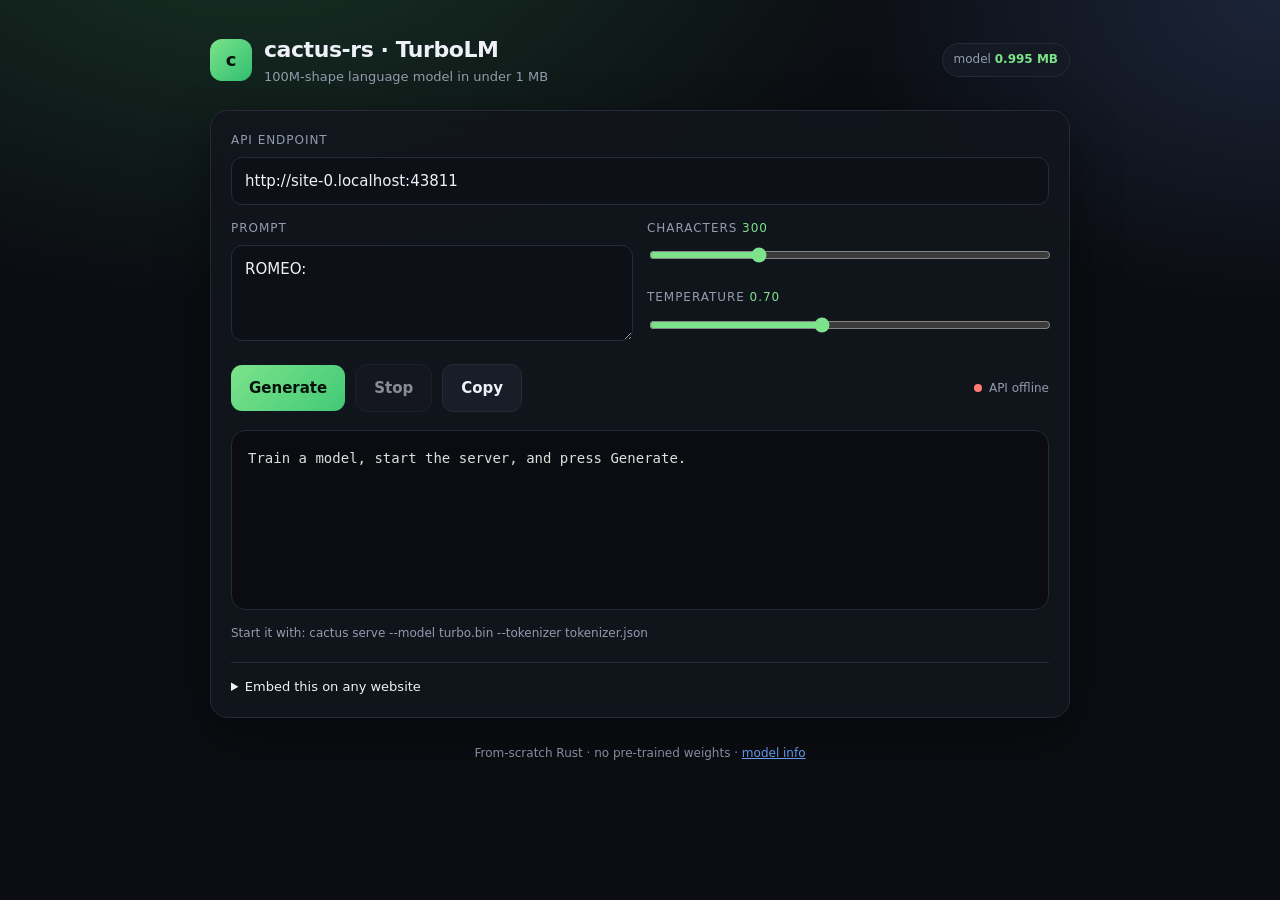
==== index.html @ 51a7c138 "cactus-rs: from-scratch TurboLM with web API and hosting" ====
<!doctype html>
<html lang="en">
<head>
<meta charset="utf-8">
<meta name="viewport" content="width=device-width, initial-scale=1">
<title>cactus-rs · TurboLM</title>
<style>
:root{--bg:#0b0d12;--panel:#12151d;--line:#252a36;--text:#eef1f7;--muted:#929caf;--accent:#7ce38b;--accent2:#6ea8fe;--danger:#ff7b72}
*{box-sizing:border-box}
body{margin:0;min-height:100vh;background:radial-gradient(1200px 700px at 20% -10%,#173225 0%,transparent 55%),radial-gradient(900px 600px at 100% 0%,#1b2438 0%,transparent 50%),var(--bg);color:var(--text);font:15px/1.6 ui-sans-serif,system-ui,-apple-system,"Segoe UI",sans-serif}
main{max-width:900px;margin:0 auto;padding:32px 20px 56px}
header{display:flex;gap:16px;align-items:center;justify-content:space-between;flex-wrap:wrap;margin-bottom:22px}
.brand{display:flex;gap:12px;align-items:center}
.logo{width:42px;height:42px;border-radius:12px;background:linear-gradient(135deg,var(--accent),#2fbf71);display:grid;place-items:center;color:#07130c;font-weight:800;font-size:18px}
h1{font-size:22px;margin:0;letter-spacing:-.02em}
.sub{color:var(--muted);font-size:13px;margin:0}
.badge{border:1px solid var(--line);background:#141923;color:var(--muted);border-radius:999px;padding:6px 11px;font-size:12px;white-space:nowrap}
.badge b{color:var(--accent)}
.card{background:color-mix(in srgb,var(--panel) 92%,transparent);border:1px solid var(--line);border-radius:18px;padding:20px;box-shadow:0 18px 50px #0006;backdrop-filter:blur(8px)}
label{display:block;font-size:12px;text-transform:uppercase;letter-spacing:.08em;color:var(--muted);margin-bottom:7px}
input,textarea,button{font:inherit}
input[type=url],textarea{width:100%;border:1px solid var(--line);background:#0d1017;color:var(--text);border-radius:11px;padding:11px 13px;outline:none}
input[type=url]:focus,textarea:focus{border-color:#3f6f52;box-shadow:0 0 0 3px #7ce38b1a}
textarea{min-height:96px;resize:vertical}
.grid{display:grid;grid-template-columns:1fr 1fr;gap:14px;margin-top:14px}
@media(max-width:640px){.grid{grid-template-columns:1fr}}
input[type=range]{width:100%;accent-color:var(--accent)}
.val{color:var(--accent);font-variant-numeric:tabular-nums}
button{border:0;border-radius:11px;padding:11px 18px;font-weight:650;cursor:pointer;transition:.15s}
button:disabled{opacity:.55;cursor:wait}
.primary{background:linear-gradient(135deg,var(--accent),#42c977);color:#06110a}
.ghost{background:#181d27;color:var(--text);border:1px solid var(--line)}
button:hover:not(:disabled){transform:translateY(-1px)}
.bar{display:flex;gap:10px;align-items:center;margin-top:16px;flex-wrap:wrap}
.status{margin-left:auto;font-size:12px;color:var(--muted);display:flex;gap:7px;align-items:center}
.dot{width:8px;height:8px;border-radius:50%;background:#f0b429}
.dot.ok{background:var(--accent);box-shadow:0 0 10px #7ce38b88}
.dot.err{background:var(--danger)}
.out{margin-top:18px;border:1px solid var(--line);border-radius:14px;background:#0a0c11;min-height:180px;padding:16px;white-space:pre-wrap;word-break:break-word;font:14px/1.65 ui-monospace,SFMono-Regular,Consolas,monospace;color:#d7e2d9;max-height:420px;overflow:auto}
.meta{display:flex;gap:18px;flex-wrap:wrap;margin-top:14px;color:var(--muted);font-size:12px}
.meta b{color:var(--text);font-weight:600}
details{margin-top:18px;border-top:1px solid var(--line);padding-top:14px;color:var(--muted);font-size:13px}
summary{cursor:pointer;color:var(--text)}
code{background:#0a0c11;border:1px solid var(--line);border-radius:6px;padding:2px 6px;font-size:12px}
pre code{display:block;padding:12px;overflow:auto;white-space:pre-wrap;word-break:break-all}
a{color:var(--accent2)}
footer{margin-top:26px;color:var(--muted);font-size:12px;text-align:center}
</style>
</head>
<body>
<main>
<header>
  <div class="brand"><div class="logo">c</div><div><h1>cactus-rs · TurboLM</h1><p class="sub">100M-shape language model in under 1 MB</p></div></div>
  <div class="badge">model <b id="sizeBadge">0.995 MB</b></div>
</header>

<section class="card">
  <label for="endpoint">API endpoint</label>
  <input id="endpoint" type="url" placeholder="https://your-cactus-host" spellcheck="false">
  <div class="grid">
    <div><label for="prompt">Prompt</label><textarea id="prompt" spellcheck="false">ROMEO: </textarea></div>
    <div>
      <label for="length">Characters <span class="val" id="lengthVal">300</span></label>
      <input id="length" type="range" min="50" max="1000" step="50" value="300">
      <label for="temp" style="margin-top:18px">Temperature <span class="val" id="tempVal">0.70</span></label>
      <input id="temp" type="range" min="0.1" max="1.5" step="0.05" value="0.7">
    </div>
  </div>
  <div class="bar">
    <button class="primary" id="go">Generate</button>
    <button class="ghost" id="stop" disabled>Stop</button>
    <button class="ghost" id="copy">Copy</button>
    <span class="status"><span class="dot" id="dot"></span><span id="status">checking API…</span></span>
  </div>
  <div class="out" id="out">Train a model, start the server, and press Generate.</div>
  <div class="meta" id="meta">…</div>
  <details>
    <summary>Embed this on any website</summary>
    <pre><code id="embed">&lt;iframe src="https://YOUR-HOST/" width="100%" height="760" style="border:0;border-radius:16px" title="cactus-rs TurboLM"&gt;&lt;/iframe&gt;</code></pre>
    <p>The page works from GitHub Pages, Netlify, Vercel, Cloudflare Pages, or any static host. Set <code>?api=https://your-host</code> or enter the API endpoint above; CORS is enabled on the server.</p>
  </details>
</section>
<footer>From-scratch Rust · no pre-trained weights · <a href="/api/info">model info</a></footer>
</main>
<script>
(() => {
  const $ = (id) => document.getElementById(id);
  const endpoint = $("endpoint"), prompt = $("prompt"), out = $("out"), dot = $("dot"), status = $("status");
  const go = $("go"), stop = $("stop"), copy = $("copy"), meta = $("meta"), sizeBadge = $("sizeBadge"), embed = $("embed");
  const params = new URLSearchParams(location.search);
  const staticHost = /(^|\.)(github\.io|netlify\.app|vercel\.app|pages\.dev|web\.app|surge\.sh)$/.test(location.hostname);
  let saved = "";
  try { saved = localStorage.getItem("cactus-api") || ""; } catch (e) {}
  let api = params.get("api") || saved || (location.protocol.startsWith("http") && !staticHost ? location.origin : "");
  let abort = null;
  endpoint.value = api;
  if (location.protocol.startsWith("http")) {
    embed.textContent = '<iframe src="' + location.origin + location.pathname + '" width="100%" height="760" style="border:0;border-radius:16px" title="cactus-rs TurboLM"></iframe>';
  }

  const fmt = (n) => n >= 1e6 ? (n / 1e6).toFixed(2) + "M" : n >= 1e3 ? (n / 1e3).toFixed(1) + "K" : String(n);
  const base = () => api.trim().replace(/\/+$/, "");
  const setStatus = (text, kind) => { status.textContent = text; dot.className = "dot" + (kind ? " " + kind : ""); };

  async function check() {
    api = endpoint.value.trim().replace(/\/+$/, "");
    try { localStorage.setItem("cactus-api", api); } catch (e) {}
    if (!api) { setStatus("enter an API endpoint", "err"); meta.textContent = "Static hosting: point this page at a running cactus serve instance."; return; }
    setStatus("checking API…", "");
    try {
      const r = await fetch(base() + "/api/info", { cache: "no-store" });
      if (!r.ok) throw new Error("HTTP " + r.status);
      const d = await r.json();
      setStatus("API online", "ok");
      sizeBadge.textContent = (d.file_bytes / 1e6).toFixed(3) + " MB";
      meta.innerHTML = "";
      const bits = [
        ["logical params", fmt(d.logical_parameters)],
        ["stored params", fmt(d.stored_parameters)],
        ["context", d.config.context],
        ["rank", d.config.rank],
        ["device", "CPU"],
      ];
      for (const [k, v] of bits) {
        const s = document.createElement("span");
        s.innerHTML = "<b>" + v + "</b> " + k;
        meta.appendChild(s);
      }
    } catch (e) {
      setStatus("API offline", "err");
      meta.textContent = "Start it with: cactus serve --model turbo.bin --tokenizer tokenizer.json";
    }
  }

  async function generate() {
    if (!base()) { endpoint.focus(); setStatus("enter an API endpoint", "err"); return; }
    go.disabled = true; stop.disabled = false;
    out.textContent = "";
    setStatus("generating…", "");
    abort = new AbortController();
    try {
      const r = await fetch(base() + "/api/generate", {
        method: "POST",
        headers: { "content-type": "application/json" },
        body: JSON.stringify({
          prompt: prompt.value,
          length: Number($("length").value),
          temperature: Number($("temp").value),
        }),
        signal: abort.signal,
      });
      const d = await r.json().catch(() => ({}));
      if (!r.ok) throw new Error(d.error || ("HTTP " + r.status));
      out.textContent = d.text || "";
      setStatus("done", "ok");
    } catch (e) {
      if (e.name === "AbortError") setStatus("stopped", "");
      else { out.textContent = "Error: " + e.message; setStatus("request failed", "err"); }
    } finally {
      go.disabled = false; stop.disabled = true; abort = null;
    }
  }

  $("length").addEventListener("input", (e) => $("lengthVal").textContent = e.target.value);
  $("temp").addEventListener("input", (e) => $("tempVal").textContent = Number(e.target.value).toFixed(2));
  endpoint.addEventListener("change", check);
  go.addEventListener("click", generate);
  stop.addEventListener("click", () => abort && abort.abort());
  copy.addEventListener("click", async () => {
    try { await navigator.clipboard.writeText(out.textContent); setStatus("copied", "ok"); }
    catch { setStatus("copy failed", "err"); }
  });
  prompt.addEventListener("keydown", (e) => { if ((e.ctrlKey || e.metaKey) && e.key === "Enter") generate(); });

  check();
})();
</script>
</body>
</html>
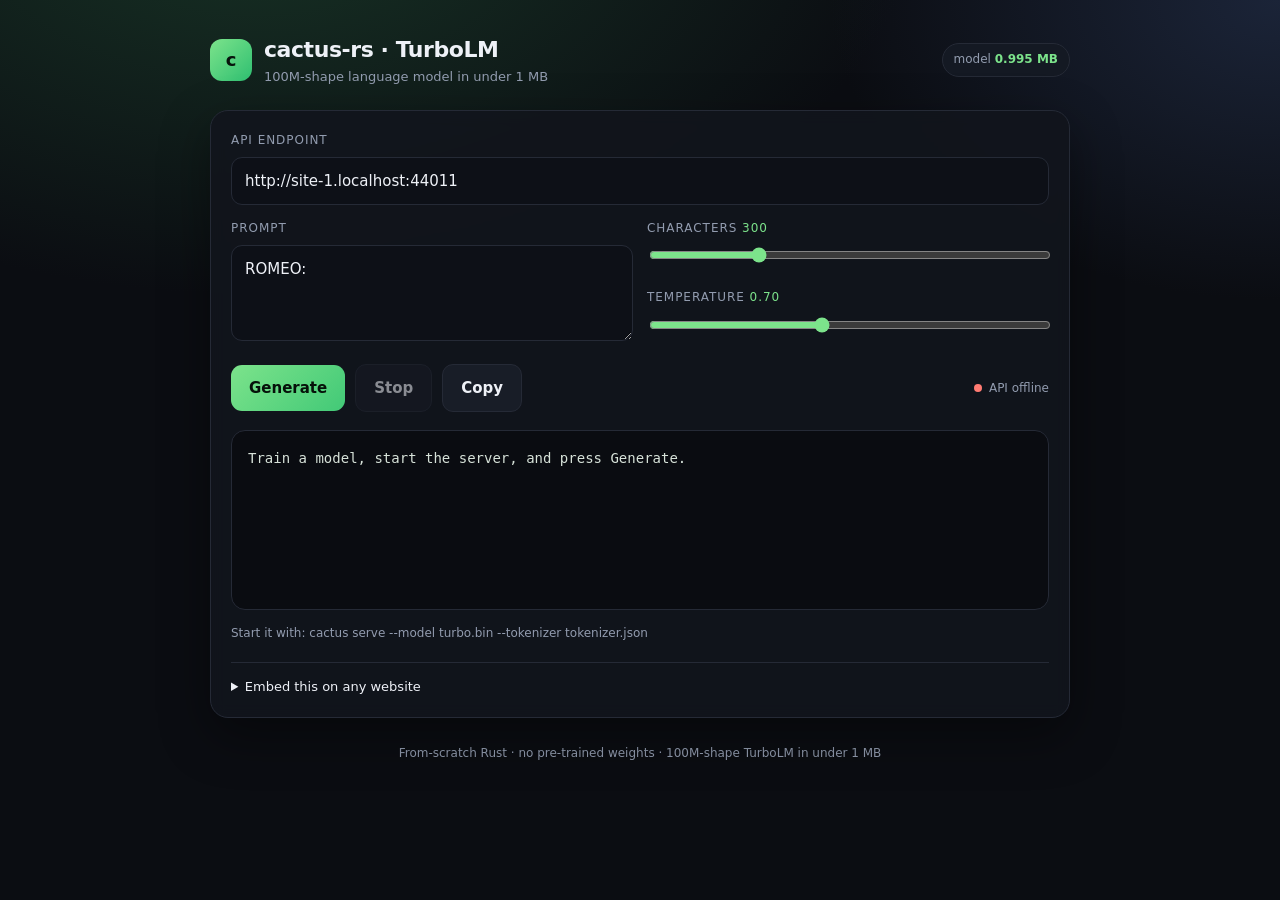
==== commit 38a1fa4c: "web: remove absolute API link from static footer" ====
--- a/index.html
+++ b/index.html
@@ -80,7 +80,7 @@
     <p>The page works from GitHub Pages, Netlify, Vercel, Cloudflare Pages, or any static host. Set <code>?api=https://your-host</code> or enter the API endpoint above; CORS is enabled on the server.</p>
   </details>
 </section>
-<footer>From-scratch Rust · no pre-trained weights · <a href="/api/info">model info</a></footer>
+<footer>From-scratch Rust · no pre-trained weights · 100M-shape TurboLM in under 1 MB</footer>
 </main>
 <script>
 (() => {
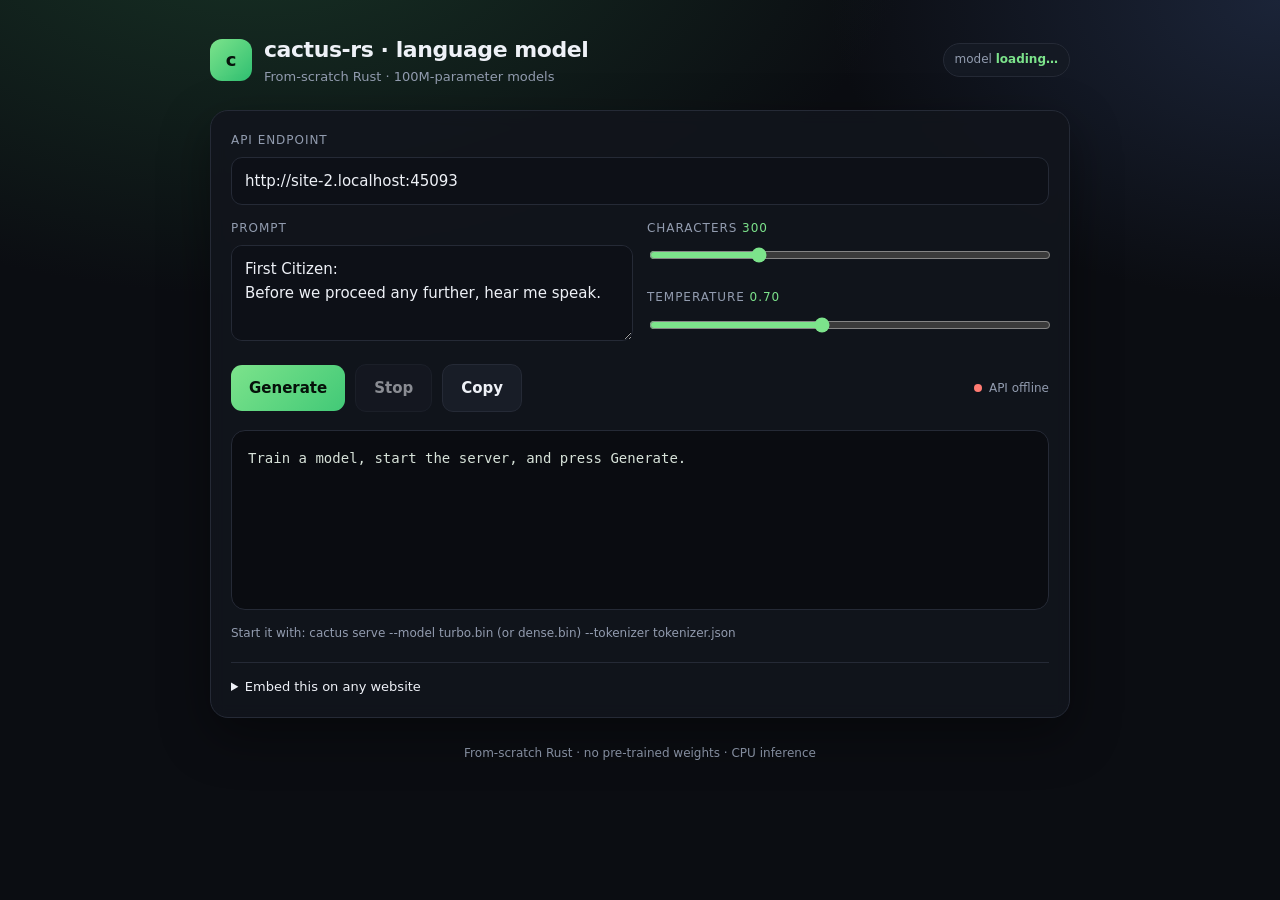
==== commit 2af46ecc: "feat: trained 100M dense model (4-bit, 50 MB) with dense serving - add DenseLM with 100,009,068 inde" ====
--- a/index.html
+++ b/index.html
@@ -3,7 +3,7 @@
 <head>
 <meta charset="utf-8">
 <meta name="viewport" content="width=device-width, initial-scale=1">
-<title>cactus-rs · TurboLM</title>
+<title>cactus-rs · language model</title>
 <style>
 :root{--bg:#0b0d12;--panel:#12151d;--line:#252a36;--text:#eef1f7;--muted:#929caf;--accent:#7ce38b;--accent2:#6ea8fe;--danger:#ff7b72}
 *{box-sizing:border-box}
@@ -50,15 +50,18 @@
 <body>
 <main>
 <header>
-  <div class="brand"><div class="logo">c</div><div><h1>cactus-rs · TurboLM</h1><p class="sub">100M-shape language model in under 1 MB</p></div></div>
-  <div class="badge">model <b id="sizeBadge">0.995 MB</b></div>
+  <div class="brand"><div class="logo">c</div><div><h1>cactus-rs · language model</h1><p class="sub">From-scratch Rust · 100M-parameter models</p></div></div>
+  <div class="badge">model <b id="sizeBadge">loading…</b></div>
 </header>
 
 <section class="card">
   <label for="endpoint">API endpoint</label>
   <input id="endpoint" type="url" placeholder="https://your-cactus-host" spellcheck="false">
   <div class="grid">
-    <div><label for="prompt">Prompt</label><textarea id="prompt" spellcheck="false">ROMEO: </textarea></div>
+    <div><label for="prompt">Prompt</label><textarea id="prompt" spellcheck="false">First Citizen:
+Before we proceed any further, hear me speak.
+
+</textarea></div>
     <div>
       <label for="length">Characters <span class="val" id="lengthVal">300</span></label>
       <input id="length" type="range" min="50" max="1000" step="50" value="300">
@@ -76,11 +79,11 @@
   <div class="meta" id="meta">…</div>
   <details>
     <summary>Embed this on any website</summary>
-    <pre><code id="embed">&lt;iframe src="https://YOUR-HOST/" width="100%" height="760" style="border:0;border-radius:16px" title="cactus-rs TurboLM"&gt;&lt;/iframe&gt;</code></pre>
+    <pre><code id="embed">&lt;iframe src="https://YOUR-HOST/" width="100%" height="760" style="border:0;border-radius:16px" title="cactus-rs language model"&gt;&lt;/iframe&gt;</code></pre>
     <p>The page works from GitHub Pages, Netlify, Vercel, Cloudflare Pages, or any static host. Set <code>?api=https://your-host</code> or enter the API endpoint above; CORS is enabled on the server.</p>
   </details>
 </section>
-<footer>From-scratch Rust · no pre-trained weights · 100M-shape TurboLM in under 1 MB</footer>
+<footer>From-scratch Rust · no pre-trained weights · CPU inference</footer>
 </main>
 <script>
 (() => {
@@ -88,14 +91,17 @@
   const endpoint = $("endpoint"), prompt = $("prompt"), out = $("out"), dot = $("dot"), status = $("status");
   const go = $("go"), stop = $("stop"), copy = $("copy"), meta = $("meta"), sizeBadge = $("sizeBadge"), embed = $("embed");
   const params = new URLSearchParams(location.search);
-  const staticHost = /(^|\.)(github\.io|netlify\.app|vercel\.app|pages\.dev|web\.app|surge\.sh)$/.test(location.hostname);
+  const staticHost = /(^|\.)(github\.io|gitlab\.io|netlify\.app|vercel\.app|pages\.dev|web\.app|firebaseapp\.com|surge\.sh|onrender\.com|azurestaticapps\.net)$/.test(location.hostname);
   let saved = "";
   try { saved = localStorage.getItem("cactus-api") || ""; } catch (e) {}
   let api = params.get("api") || saved || (location.protocol.startsWith("http") && !staticHost ? location.origin : "");
   let abort = null;
   endpoint.value = api;
-  if (location.protocol.startsWith("http")) {
-    embed.textContent = '<iframe src="' + location.origin + location.pathname + '" width="100%" height="760" style="border:0;border-radius:16px" title="cactus-rs TurboLM"></iframe>';
+
+  function setEmbed() {
+    if (!location.protocol.startsWith("http")) return;
+    const q = base() ? "?api=" + encodeURIComponent(base()) : "";
+    embed.textContent = '<iframe src="' + location.origin + location.pathname + q + '" width="100%" height="760" style="border:0;border-radius:16px" title="cactus-rs language model"></iframe>';
   }
 
   const fmt = (n) => n >= 1e6 ? (n / 1e6).toFixed(2) + "M" : n >= 1e3 ? (n / 1e3).toFixed(1) + "K" : String(n);
@@ -105,6 +111,7 @@
   async function check() {
     api = endpoint.value.trim().replace(/\/+$/, "");
     try { localStorage.setItem("cactus-api", api); } catch (e) {}
+    setEmbed();
     if (!api) { setStatus("enter an API endpoint", "err"); meta.textContent = "Static hosting: point this page at a running cactus serve instance."; return; }
     setStatus("checking API…", "");
     try {
@@ -112,15 +119,15 @@
       if (!r.ok) throw new Error("HTTP " + r.status);
       const d = await r.json();
       setStatus("API online", "ok");
-      sizeBadge.textContent = (d.file_bytes / 1e6).toFixed(3) + " MB";
+      sizeBadge.textContent = d.name + " · " + (d.file_bytes / 1e6).toFixed(3) + " MB";
       meta.innerHTML = "";
       const bits = [
         ["logical params", fmt(d.logical_parameters)],
         ["stored params", fmt(d.stored_parameters)],
         ["context", d.config.context],
-        ["rank", d.config.rank],
-        ["device", "CPU"],
       ];
+      if (d.config.rank) bits.push(["rank", d.config.rank]);
+      bits.push(["device", "CPU"]);
       for (const [k, v] of bits) {
         const s = document.createElement("span");
         s.innerHTML = "<b>" + v + "</b> " + k;
@@ -128,7 +135,7 @@
       }
     } catch (e) {
       setStatus("API offline", "err");
-      meta.textContent = "Start it with: cactus serve --model turbo.bin --tokenizer tokenizer.json";
+      meta.textContent = "Start it with: cactus serve --model turbo.bin (or dense.bin) --tokenizer tokenizer.json";
     }
   }
 
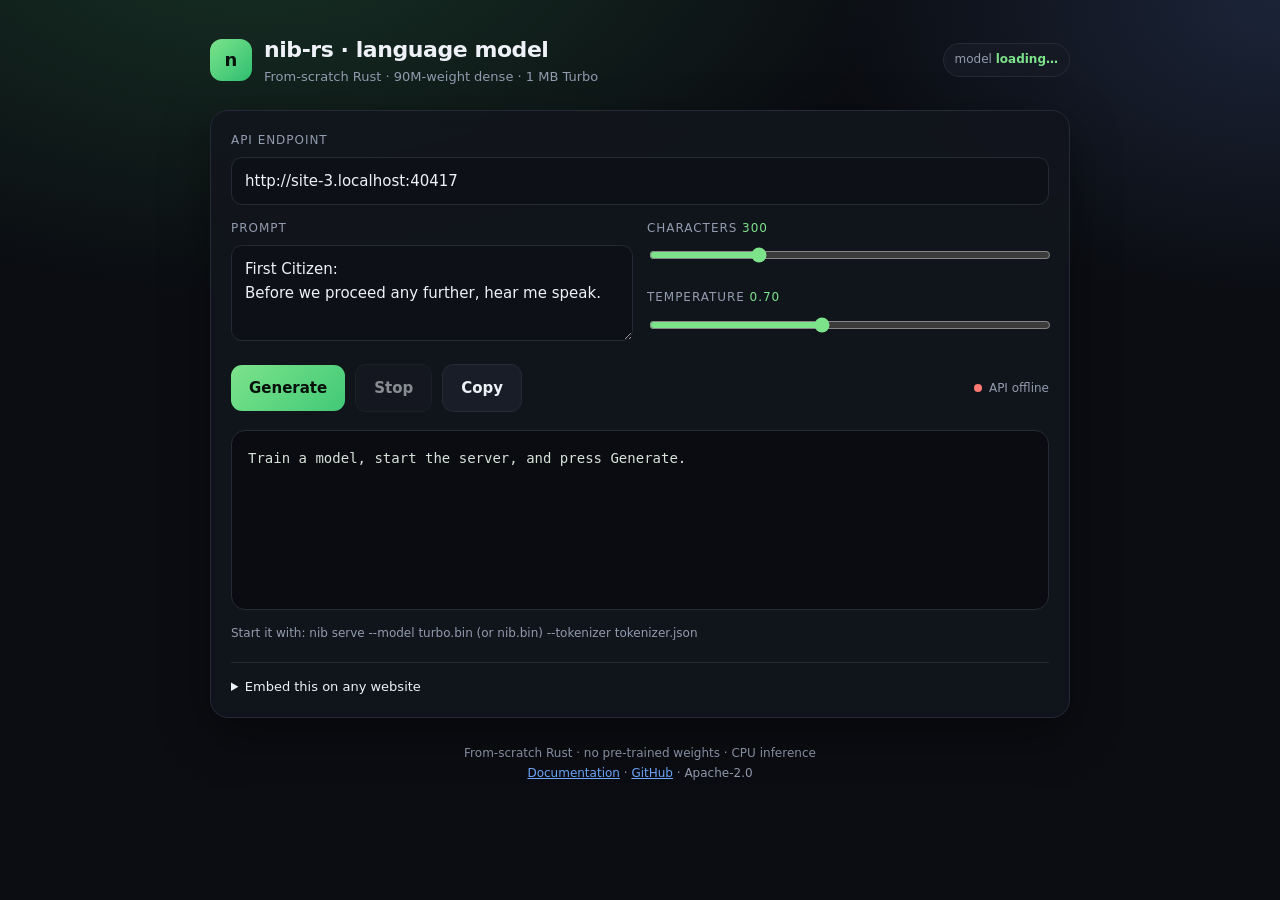
==== commit 8bdc263a: "feat: ship pruned 90M dense model and full documentation site - Dense artifact is now 90,004,008 wei" ====
--- a/index.html
+++ b/index.html
@@ -3,7 +3,7 @@
 <head>
 <meta charset="utf-8">
 <meta name="viewport" content="width=device-width, initial-scale=1">
-<title>cactus-rs · language model</title>
+<title>nib-rs · language model</title>
 <style>
 :root{--bg:#0b0d12;--panel:#12151d;--line:#252a36;--text:#eef1f7;--muted:#929caf;--accent:#7ce38b;--accent2:#6ea8fe;--danger:#ff7b72}
 *{box-sizing:border-box}
@@ -50,13 +50,13 @@
 <body>
 <main>
 <header>
-  <div class="brand"><div class="logo">c</div><div><h1>cactus-rs · language model</h1><p class="sub">From-scratch Rust · 100M-parameter models</p></div></div>
+  <div class="brand"><div class="logo">n</div><div><h1>nib-rs · language model</h1><p class="sub">From-scratch Rust · 90M-weight dense · 1 MB Turbo</p></div></div>
   <div class="badge">model <b id="sizeBadge">loading…</b></div>
 </header>
 
 <section class="card">
   <label for="endpoint">API endpoint</label>
-  <input id="endpoint" type="url" placeholder="https://your-cactus-host" spellcheck="false">
+  <input id="endpoint" type="url" placeholder="https://your-nib-host" spellcheck="false">
   <div class="grid">
     <div><label for="prompt">Prompt</label><textarea id="prompt" spellcheck="false">First Citizen:
 Before we proceed any further, hear me speak.
@@ -79,11 +79,12 @@
   <div class="meta" id="meta">…</div>
   <details>
     <summary>Embed this on any website</summary>
-    <pre><code id="embed">&lt;iframe src="https://YOUR-HOST/" width="100%" height="760" style="border:0;border-radius:16px" title="cactus-rs language model"&gt;&lt;/iframe&gt;</code></pre>
+    <pre><code id="embed">&lt;iframe src="https://YOUR-HOST/" width="100%" height="760" style="border:0;border-radius:16px" title="nib-rs language model"&gt;&lt;/iframe&gt;</code></pre>
     <p>The page works from GitHub Pages, Netlify, Vercel, Cloudflare Pages, or any static host. Set <code>?api=https://your-host</code> or enter the API endpoint above; CORS is enabled on the server.</p>
   </details>
 </section>
-<footer>From-scratch Rust · no pre-trained weights · CPU inference</footer>
+<footer>From-scratch Rust · no pre-trained weights · CPU inference<br>
+<a href="https://vamshavardhan50.github.io/nib-ai/docs/">Documentation</a> · <a href="https://github.com/Vamshavardhan50/nib-ai">GitHub</a> · Apache-2.0</footer>
 </main>
 <script>
 (() => {
@@ -93,7 +94,7 @@
   const params = new URLSearchParams(location.search);
   const staticHost = /(^|\.)(github\.io|gitlab\.io|netlify\.app|vercel\.app|pages\.dev|web\.app|firebaseapp\.com|surge\.sh|onrender\.com|azurestaticapps\.net)$/.test(location.hostname);
   let saved = "";
-  try { saved = localStorage.getItem("cactus-api") || ""; } catch (e) {}
+  try { saved = localStorage.getItem("nib-api") || ""; } catch (e) {}
   let api = params.get("api") || saved || (location.protocol.startsWith("http") && !staticHost ? location.origin : "");
   let abort = null;
   endpoint.value = api;
@@ -101,7 +102,7 @@
   function setEmbed() {
     if (!location.protocol.startsWith("http")) return;
     const q = base() ? "?api=" + encodeURIComponent(base()) : "";
-    embed.textContent = '<iframe src="' + location.origin + location.pathname + q + '" width="100%" height="760" style="border:0;border-radius:16px" title="cactus-rs language model"></iframe>';
+    embed.textContent = '<iframe src="' + location.origin + location.pathname + q + '" width="100%" height="760" style="border:0;border-radius:16px" title="nib-rs language model"></iframe>';
   }
 
   const fmt = (n) => n >= 1e6 ? (n / 1e6).toFixed(2) + "M" : n >= 1e3 ? (n / 1e3).toFixed(1) + "K" : String(n);
@@ -110,9 +111,9 @@
 
   async function check() {
     api = endpoint.value.trim().replace(/\/+$/, "");
-    try { localStorage.setItem("cactus-api", api); } catch (e) {}
+    try { localStorage.setItem("nib-api", api); } catch (e) {}
     setEmbed();
-    if (!api) { setStatus("enter an API endpoint", "err"); meta.textContent = "Static hosting: point this page at a running cactus serve instance."; return; }
+    if (!api) { setStatus("enter an API endpoint", "err"); meta.textContent = "Static hosting: point this page at a running nib serve instance."; return; }
     setStatus("checking API…", "");
     try {
       const r = await fetch(base() + "/api/info", { cache: "no-store" });
@@ -135,7 +136,7 @@
       }
     } catch (e) {
       setStatus("API offline", "err");
-      meta.textContent = "Start it with: cactus serve --model turbo.bin (or dense.bin) --tokenizer tokenizer.json";
+      meta.textContent = "Start it with: nib serve --model turbo.bin (or nib.bin) --tokenizer tokenizer.json";
     }
   }
 
